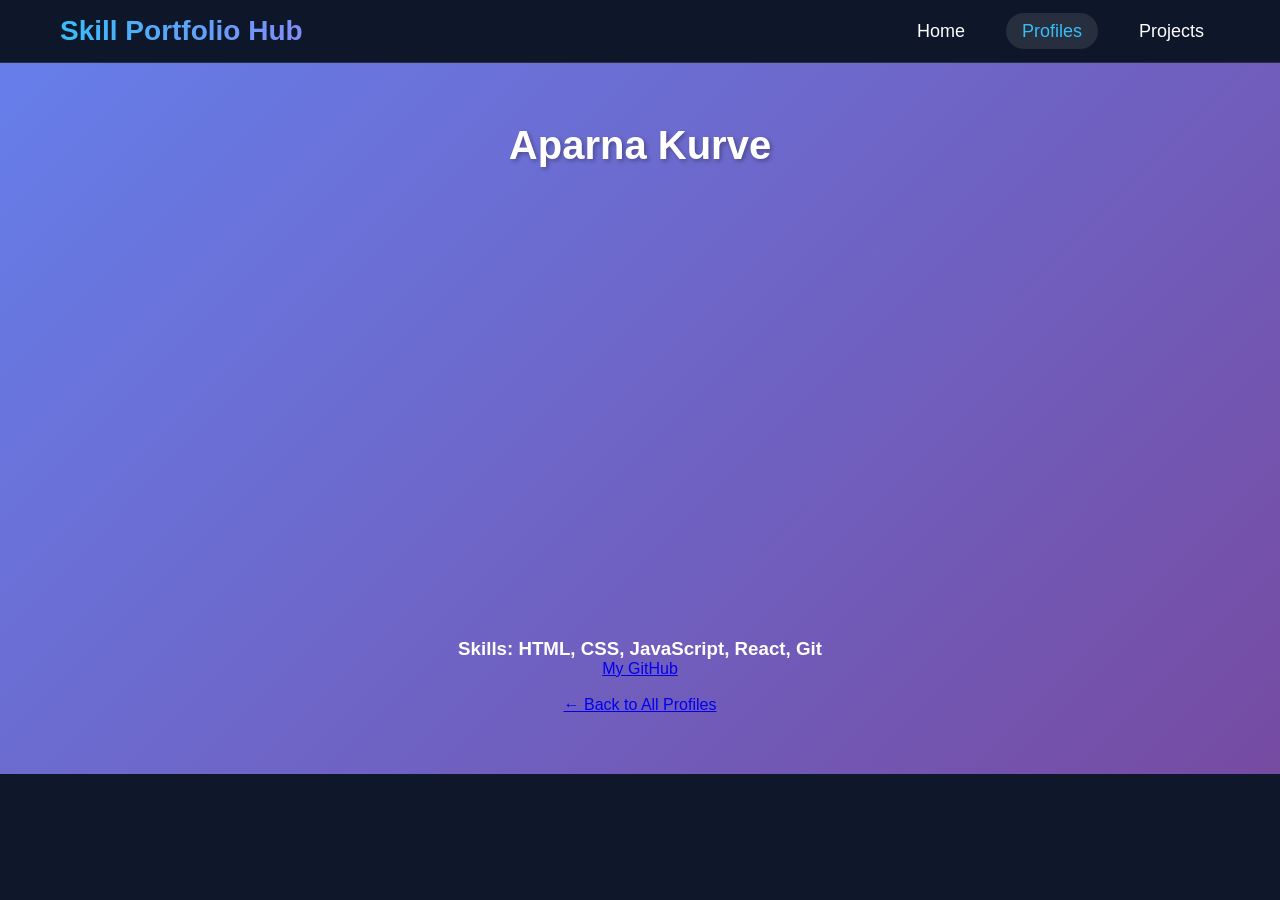
==== aparna.html @ 77b75916 "Move Aparna's profile from index.html to aparna.html" ====
<!DOCTYPE html>
<html lang="en">
<head>
    <meta charset="UTF-8">
    <meta name="viewport" content="width=device-width, initial-scale=1.0">
    <title>Aparna Kurve - Profile</title>
    <link rel="stylesheet" href="style.css">
</head>
<body>
    <nav class="navbar">
        <h1 class="logo">Skill Portfolio Hub</h1>
        <ul class="nav-links">
            <li><a href="index.html">Home</a></li>
            <li><a href="profile.html" class="active">Profiles</a></li>
            <li><a href="projects.html">Projects</a></li>
        </ul>
    </nav>

    <!-- Yaha Paste Kar - Line 65 wala code -->
    <section id="profiles">
        <h2 class="section-title">Aparna Kurve</h2>
        <div class="profiles-wrapper">
            <div class="flip-card">
                <!-- Tera flip card ka poora HTML -->
            </div>
        </div>
        
        <div style="text-align: center; margin-top: 40px;">
            <h3>Skills: HTML, CSS, JavaScript, React, Git</h3>
            <a href="https://github.com/bytebyAparna" target="_blank">My GitHub</a><br><br>
            <a href="profile.html">← Back to All Profiles</a>
        </div>
    </section>

    <script src="script.js"></script>
</body>
</html>
---- style.css ----
/* Reset */
*{
    margin:0;
    padding:0;
    box-sizing:border-box;
    font-family:'Poppins', sans-serif;
}

/* Body */
body{
    background:#0f172a;
    min-height:100vh;
    color:white;
}

/* Navigation */
.navbar{
    background:rgba(15,23,42,0.9);
    backdrop-filter:blur(10px);
    color:white;
    display:flex;
    justify-content:space-between;
    align-items:center;
    padding:15px 60px;
    position:sticky;
    top:0;
    z-index:1000;
    border-bottom:1px solid rgba(255,255,255,0.1);
}

.logo{
    font-size:28px;
    font-weight:700;
    background:linear-gradient(90deg, #38bdf8, #818cf8);
    -webkit-background-clip:text;
    -webkit-text-fill-color:transparent;
    background-clip:text;
}

.nav-links{
    display:flex;
    list-style:none;
}

.nav-links li{
    margin-left:25px;
}

.nav-links a{
    color:white;
    text-decoration:none;
    font-size:18px;
    transition:0.3s;
    padding:8px 16px;
    border-radius:25px;
}

.nav-links a:hover,
.nav-links a.active{
    background:rgba(255,255,255,0.1);
    color:#38bdf8;
}

/* Hero Section */
.hero{
    display:flex;
    justify-content:center;
    align-items:center;
    min-height:90vh;
    padding:20px 60px;
    position:relative;
    overflow:hidden;
}

.hero-content{
    max-width:700px;
    z-index:10;
}

.hero-badge{
    display:inline-block;
    background:rgba(56,189,248,0.1);
    backdrop-filter:blur(10px);
    padding:8px 20px;
    border-radius:30px;
    font-size:14px;
    margin-bottom:20px;
    border:1px solid rgba(56,189,248,0.3);
    color:#38bdf8;
}

.hero h2{
    font-size:52px;
    color:white;
    margin-bottom:20px;
    line-height:1.2;
}

.gradient-text{
    background:linear-gradient(90deg, #38bdf8, #818cf8);
    -webkit-background-clip:text;
    -webkit-text-fill-color:transparent;
    background-clip:text;
}

.hero p{
    font-size:18px;
    line-height:1.7;
    margin-bottom:30px;
    color:rgba(255,255,255,0.9);
}

.hero-buttons{
    display:flex;
    gap:15px;
    margin-bottom:50px;
}

.btn{
    display:inline-block;
    text-decoration:none;
    padding:14px 32px;
    border-radius:30px;
    font-size:16px;
    font-weight:600;
    transition:0.3s;
    cursor:pointer;
}

.btn.primary{
    background:#38bdf8;
    color:#0f172a;
}

.btn.primary:hover{
    transform:translateY(-3px);
    box-shadow:0 10px 30px rgba(56,189,248,0.3);
}

.btn.secondary{
    background:rgba(56,189,248,0.1);
    color:#38bdf8;
    border:2px solid rgba(56,189,248,0.3);
}

.btn.secondary:hover{
    background:rgba(56,189,248,0.2);
    transform:translateY(-3px);
}

/* Stats */
.stats{
    display:flex;
    gap:40px;
    margin-top:40px;
}

.stat-item h3{
    font-size:36px;
    color:#38bdf8;
    margin-bottom:5px;
}

.stat-item p{
    font-size:14px;
    color:rgba(255,255,255,0.8);
    margin:0;
}

/* Hero Visual */
.hero-visual{
    position:absolute;
    right:5%;
    top:50%;
    transform:translateY(-50%);
    width:400px;
    height:400px;
}

.hero-image{
    width:100%;
    height:100%;
    object-fit:cover;
    border-radius:20px;
    box-shadow:0 20px 60px rgba(0,0,0,0.3);
    position:relative;
    z-index:5;
}

.floating-shape{
    position:absolute;
    border-radius:50%;
    opacity:0.6;
    animation:float 6s ease-in-out infinite;
}

.shape-1{
    width:200px;
    height:200px;
    background:linear-gradient(135deg, #38bdf8, #818cf8);
    top:0;
    right:0;
    animation-delay:0s;
}

.shape-2{
    width:150px;
    height:150px;
    background:linear-gradient(135deg, #38bdf8, #0f172a);
    bottom:50px;
    left:50px;
    animation-delay:2s;
}

.shape-3{
    width:100px;
    height:100px;
    background:linear-gradient(135deg, #818cf8, #38bdf8);
    top:100px;
    left:0;
    animation-delay:4s;
}

@keyframes float{
    0%, 100%{
        transform:translateY(0) rotate(0deg);
    }
    50%{
        transform:translateY(-20px) rotate(10deg);
    }
}

/* Features Section */
.features{
    padding:80px 60px;
    background:linear-gradient(145deg, #1e293b, #0f172a);
}

.features-container{
    display:grid;
    grid-template-columns:repeat(auto-fit, minmax(300px, 1fr));
    gap:30px;
    max-width:1200px;
    margin:0 auto;
}

.feature-card{
    background:linear-gradient(145deg, #1e293b, #0f172a);
    padding:40px 30px;
    border-radius:20px;
    text-align:center;
    box-shadow:0 10px 40px rgba(0,0,0,0.3);
    transition:0.3s;
    border:1px solid rgba(56,189,248,0.1);
}

.feature-card:hover{
    transform:translateY(-10px);
    box-shadow:0 20px 50px rgba(56,189,248,0.2);
}

.feature-icon{
    font-size:48px;
    margin-bottom:20px;
}

.feature-card h3{
    font-size:24px;
    color:#38bdf8;
    margin-bottom:15px;
}

.feature-card p{
    color:rgba(255,255,255,0.7);
    line-height:1.6;
    font-size:15px;
}

/* Footer */
footer{
    background:rgba(15,23,42,0.9);
    color:white;
    text-align:center;
    padding:20px;
    backdrop-filter:blur(10px);
    border-top:1px solid rgba(255,255,255,0.1);
}

/* Responsive */
@media(max-width:768px){

    .navbar{
        flex-direction:column;
        padding:15px 30px;
    }

    .nav-links{
        margin-top:15px;
        flex-direction:column;
        align-items:center;
    }

    .nav-links li{
        margin:10px 0;
    }

    .hero{
        flex-direction:column;
        padding:20px 30px;
        text-align:center;
    }

    .hero-content{
        max-width:100%;
    }

    .hero h2{
        font-size:36px;
    }

    .hero p{
        font-size:16px;
    }

    .hero-buttons{
        flex-direction:column;
        align-items:center;
    }

    .stats{
        flex-direction:column;
        gap:20px;
        align-items:center;
    }

    .hero-visual{
        display:none;
    }

    .features{
        padding:60px 30px;
    }
}
/* Unique 3D Flip Card + Glassmorphism by Aparna*/
#profiles {
    padding: 60px 20px;
    background: linear-gradient(135deg, #667eea 0%, #764ba2 100%);
    min-height: 500px;
}

.section-title {
    text-align: center;
    color: white;
    font-size: 2.5rem;
    margin-bottom: 50px;
    text-shadow: 2px 2px 4px rgba(0,0,0,0.3);
}

.profiles-wrapper {
    display: flex;
    flex-wrap: wrap;
    gap: 40px;
    justify-content: center;
    perspective: 1000px;
}

.flip-card {
    background: transparent;
    width: 300px;
    height: 380px;
}

.flip-card-inner {
    position: relative;
    width: 100%;
    height: 100%;
    transition: transform 0.8s;
    transform-style: preserve-3d;
}

.flip-card:hover .flip-card-inner {
    transform: rotateY(180deg);
}

.flip-card-front, .flip-card-back {
    position: absolute;
    width: 100%;
    height: 100%;
    backface-visibility: hidden;
    border-radius: 20px;
    padding: 30px;
    box-shadow: 0 8px 32px rgba(0,0,0,0.3);
    backdrop-filter: blur(10px);
    border: 1px solid rgba(255,255,255,0.2);
}

.flip-card-front {
    background: rgba(255,255,255,0.1);
    color: white;
    text-align: center;
}

.flip-card-back {
    background: rgba(255,255,255,0.95);
    color: #333;
    transform: rotateY(180deg);
}

.profile-img img {
    width: 120px;
    height: 120px;
    border-radius: 50%;
    border: 4px solid rgba(255,255,255,0.5);
    margin-bottom: 20px;
}

.tag {
    background: rgba(255,255,255,0.2);
    padding: 5px 15px;
    border-radius: 20px;
    display: inline-block;
    margin: 10px 0;
}

.hover-text {
    position: absolute;
    bottom: 20px;
    left: 0;
    right: 0;
    font-size: 12px;
    opacity: 0.7;
    animation: bounce 2s infinite;
}

@keyframes bounce {
    0%, 100% { transform: translateY(0); }
    50% { transform: translateY(-5px); }
}

.skill-bar { margin: 20px 0; }
.skill-bar p {
    display: flex;
    justify-content: space-between;
    margin-bottom: 8px;
    font-weight: 600;
    font-size: 14px;
}
.bar {
    height: 8px;
    background: #e0e0e0;
    border-radius: 10px;
    overflow: hidden;
}
.progress {
    height: 100%;
    background: linear-gradient(90deg, #667eea, #764ba2);
    border-radius: 10px;
    animation: fillBar 2s ease-out;
}
@keyframes fillBar {
    from { width: 0; }
}
.social-links { text-align: center; margin-top: 25px; }
.social-links a {
    background: #667eea;
    color: white;
    padding: 8px 20px;
    border-radius: 20px;
    text-decoration: none;
    font-size: 14px;
}
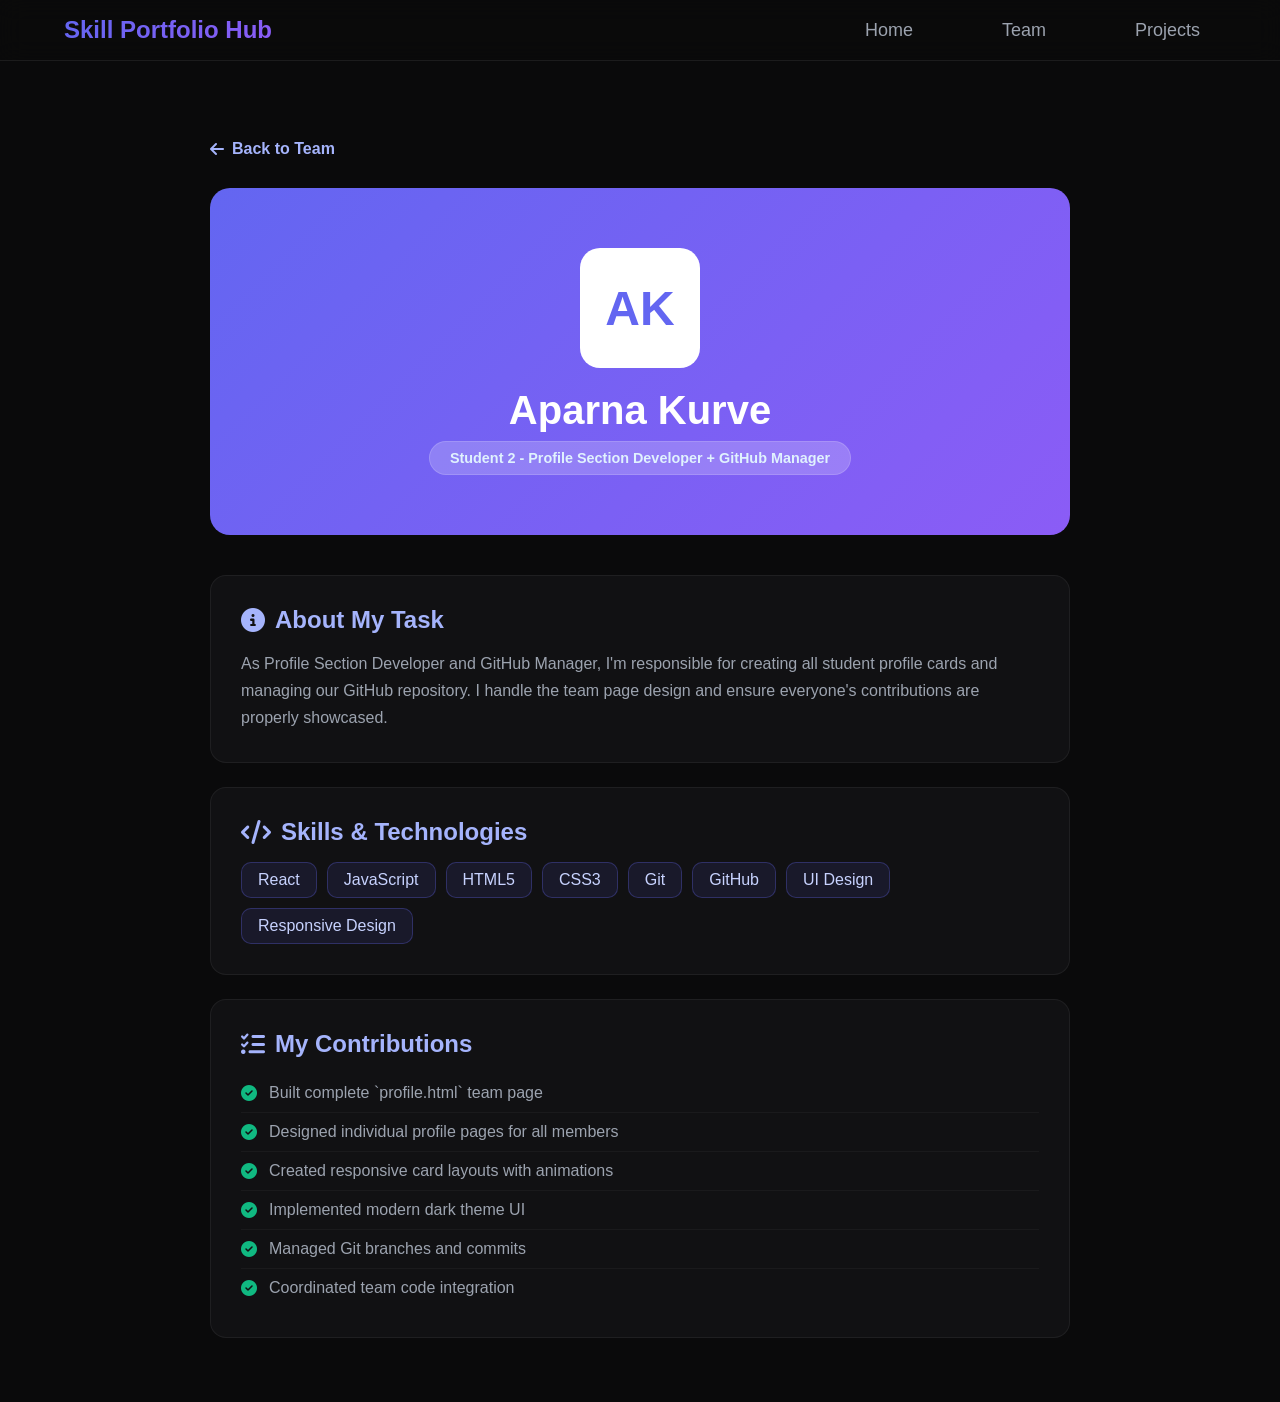
==== commit 4c9e34bd: "complete team section-all 4 profile pages with correct tasks" ====
--- a/aparna.html
+++ b/aparna.html
@@ -3,35 +3,211 @@
 <head>
     <meta charset="UTF-8">
     <meta name="viewport" content="width=device-width, initial-scale=1.0">
-    <title>Aparna Kurve - Profile</title>
+    <title>Aparna Kurve - Profile Developer</title>
     <link rel="stylesheet" href="style.css">
+    <link href="https://fonts.googleapis.com/css2?family=Inter:wght@300;400;600;700;800&display=swap" rel="stylesheet">
+    <link rel="stylesheet" href="https://cdnjs.cloudflare.com/ajax/libs/font-awesome/6.5.1/css/all.min.css">
+    <style>
+        * {
+            margin: 0;
+            padding: 0;
+            box-sizing: border-box;
+        }
+        
+        body {
+            font-family: 'Inter', sans-serif;
+            background: #0A0A0B;
+            color: #fff;
+            min-height: 100vh;
+        }
+
+        /* Navbar */
+        .navbar {
+            background: rgba(10, 10, 11, 0.8);
+            backdrop-filter: blur(12px);
+            border-bottom: 1px solid rgba(255, 255, 255, 0.08);
+            padding: 1rem 5%;
+            position: fixed;
+            width: 100%;
+            top: 0;
+            z-index: 100;
+            display: flex;
+            justify-content: space-between;
+            align-items: center;
+        }
+        .logo {
+            font-size: 1.5rem;
+            font-weight: 700;
+            background: linear-gradient(135deg, #6366F1, #8B5CF6);
+            -webkit-background-clip: text;
+            -webkit-text-fill-color: transparent;
+        }
+        .nav-links {
+            display: flex;
+            gap: 2rem;
+            list-style: none;
+        }
+        .nav-links a {
+            color: #9CA3AF;
+            text-decoration: none;
+            font-weight: 500;
+            transition: color 0.3s;
+        }
+        .nav-links a:hover {
+            color: #fff;
+        }
+
+        .profile-container {
+            max-width: 900px;
+            margin: 0 auto;
+            padding: 140px 20px 40px;
+        }
+        .back-btn {
+            display: inline-flex;
+            align-items: center;
+            gap: 8px;
+            color: #A5B4FC;
+            text-decoration: none;
+            margin-bottom: 30px;
+            font-weight: 600;
+            transition: all 0.3s;
+        }
+        .back-btn:hover {
+            gap: 12px;
+        }
+        .profile-header {
+            background: linear-gradient(135deg, #6366F1, #8B5CF6);
+            padding: 60px 40px;
+            border-radius: 20px;
+            text-align: center;
+            margin-bottom: 40px;
+        }
+        .avatar-big {
+            width: 120px;
+            height: 120px;
+            border-radius: 20px;
+            background: white;
+            color: #6366F1;
+            display: flex;
+            align-items: center;
+            justify-content: center;
+            font-size: 3rem;
+            font-weight: 800;
+            margin: 0 auto 20px;
+        }
+        .profile-header h1 {
+            font-size: 2.5rem;
+            margin-bottom: 8px;
+        }
+        .role-badge {
+            background: rgba(255,255,255,0.2);
+            padding: 8px 20px;
+            border-radius: 50px;
+            display: inline-block;
+            font-weight: 600;
+        }
+        .section {
+            background: #111113;
+            border: 1px solid rgba(255,255,255,0.06);
+            border-radius: 16px;
+            padding: 30px;
+            margin-bottom: 24px;
+        }
+        .section h2 {
+            font-size: 1.5rem;
+            margin-bottom: 16px;
+            color: #A5B4FC;
+            display: flex;
+            align-items: center;
+            gap: 10px;
+        }
+        .section p {
+            color: #9CA3AF;
+            line-height: 1.7;
+        }
+        .skills {
+            display: flex;
+            flex-wrap: wrap;
+            gap: 10px;
+        }
+        .skill {
+            background: rgba(99, 102, 241, 0.1);
+            border: 1px solid rgba(99, 102, 241, 0.3);
+            color: #C7D2FE;
+            padding: 8px 16px;
+            border-radius: 10px;
+            font-weight: 500;
+        }
+        .contribution-list {
+            list-style: none;
+            color: #9CA3AF;
+        }
+        .contribution-list li {
+            padding: 10px 0;
+            border-bottom: 1px solid rgba(255,255,255,0.04);
+            display: flex;
+            align-items: center;
+            gap: 12px;
+        }
+        .contribution-list li:last-child {
+            border-bottom: none;
+        }
+        .contribution-list i {
+            color: #10B981;
+        }
+    </style>
 </head>
 <body>
     <nav class="navbar">
         <h1 class="logo">Skill Portfolio Hub</h1>
         <ul class="nav-links">
             <li><a href="index.html">Home</a></li>
-            <li><a href="profile.html" class="active">Profiles</a></li>
+            <li><a href="profile.html">Team</a></li>
             <li><a href="projects.html">Projects</a></li>
         </ul>
     </nav>
 
-    <!-- Yaha Paste Kar - Line 65 wala code -->
-    <section id="profiles">
-        <h2 class="section-title">Aparna Kurve</h2>
-        <div class="profiles-wrapper">
-            <div class="flip-card">
-                <!-- Tera flip card ka poora HTML -->
+    <div class="profile-container">
+        <a href="profile.html" class="back-btn">
+            <i class="fas fa-arrow-left"></i> Back to Team
+        </a>
+        
+        <div class="profile-header">
+            <div class="avatar-big">AK</div>
+            <h1>Aparna Kurve</h1>
+            <div class="role-badge">Student 2 - Profile Section Developer + GitHub Manager</div>
+        </div>
+
+        <div class="section">
+            <h2><i class="fas fa-info-circle"></i> About My Task</h2>
+            <p>As Profile Section Developer and GitHub Manager, I'm responsible for creating all student profile cards and managing our GitHub repository. I handle the team page design and ensure everyone's contributions are properly showcased.</p>
+        </div>
+
+        <div class="section">
+            <h2><i class="fas fa-code"></i> Skills & Technologies</h2>
+            <div class="skills">
+                <span class="skill">React</span>
+                <span class="skill">JavaScript</span>
+                <span class="skill">HTML5</span>
+                <span class="skill">CSS3</span>
+                <span class="skill">Git</span>
+                <span class="skill">GitHub</span>
+                <span class="skill">UI Design</span>
+                <span class="skill">Responsive Design</span>
             </div>
         </div>
-        
-        <div style="text-align: center; margin-top: 40px;">
-            <h3>Skills: HTML, CSS, JavaScript, React, Git</h3>
-            <a href="https://github.com/bytebyAparna" target="_blank">My GitHub</a><br><br>
-            <a href="profile.html">← Back to All Profiles</a>
-        </div>
-    </section>
-
-    <script src="script.js"></script>
+
+        <div class="section">
+            <h2><i class="fas fa-tasks"></i> My Contributions</h2>
+            <ul class="contribution-list">
+                <li><i class="fas fa-check-circle"></i> Built complete `profile.html` team page</li>
+                <li><i class="fas fa-check-circle"></i> Designed individual profile pages for all members</li>
+                <li><i class="fas fa-check-circle"></i> Created responsive card layouts with animations</li>
+                <li><i class="fas fa-check-circle"></i> Implemented modern dark theme UI</li>
+                <li><i class="fas fa-check-circle"></i> Managed Git branches and commits</li>
+                <li><i class="fas fa-check-circle"></i> Coordinated team code integration</li>
+            </ul>
+        </div>
+    </div>
 </body>
 </html>
--- a/style.css
+++ b/style.css
@@ -468,4 +468,166 @@
     border-radius: 20px;
     text-decoration: none;
     font-size: 14px;
-}+}
+
+.profile-details {
+    margin-top: 40px;
+    display: flex;
+    justify-content: center;
+}
+
+.profile-card {
+    max-width: 720px;
+    background: rgba(255,255,255,0.12);
+    border: 1px solid rgba(255,255,255,0.16);
+    border-radius: 24px;
+    padding: 30px;
+    box-shadow: 0 20px 60px rgba(0,0,0,0.2);
+    backdrop-filter: blur(12px);
+}
+
+.profile-card h3 {
+    font-size: 28px;
+    color: #ffffff;
+    margin-bottom: 18px;
+}
+
+.profile-card p {
+    color: rgba(255,255,255,0.9);
+    line-height: 1.8;
+    margin-bottom: 20px;
+}
+
+.profile-card ul {
+    list-style: disc inside;
+    margin-bottom: 24px;
+    color: rgba(255,255,255,0.85);
+}
+
+.profile-card li {
+    margin-bottom: 10px;
+}
+
+.profile-actions {
+    display: flex;
+    flex-wrap: wrap;
+    gap: 16px;
+}
+
+@media(max-width:768px) {
+    .profiles-wrapper, .profile-details {
+        flex-direction: column;
+        align-items: center;
+    }
+
+    .profile-card {
+        width: 100%;
+    }
+}
+
+/* Profile page styling */
+.profile-header {
+    text-align: center;
+    margin-bottom: 40px;
+}
+
+.profile-header .section-subtitle {
+    color: rgba(255,255,255,0.8);
+    font-size: 1rem;
+    max-width: 720px;
+    margin: 0 auto;
+    line-height: 1.8;
+}
+
+.profiles-grid {
+    display: grid;
+    grid-template-columns: repeat(2, minmax(280px, 1fr));
+    gap: 30px;
+    max-width: 1200px;
+    margin: 0 auto;
+    padding: 0 20px 60px;
+}
+
+.profile-card {
+    padding: 32px;
+    border-radius: 28px;
+    background: rgba(255,255,255,0.08);
+    border: 1px solid rgba(255,255,255,0.12);
+    box-shadow: 0 24px 70px rgba(0,0,0,0.18);
+    backdrop-filter: blur(14px);
+    transition: transform 0.3s ease, box-shadow 0.3s ease;
+}
+
+.profile-card:hover {
+    transform: translateY(-8px);
+    box-shadow: 0 30px 80px rgba(0,0,0,0.25);
+}
+
+.profile-card h3 {
+    font-size: 2rem;
+    margin-top: 18px;
+    margin-bottom: 18px;
+    color: #ffffff;
+}
+
+.profile-card p {
+    color: rgba(255,255,255,0.85);
+    line-height: 1.8;
+    margin-bottom: 24px;
+}
+
+.card-top {
+    display: flex;
+    flex-wrap: wrap;
+    gap: 12px;
+    margin-bottom: 18px;
+}
+
+.role-badge {
+    display: inline-flex;
+    align-items: center;
+    justify-content: center;
+    padding: 8px 16px;
+    border-radius: 999px;
+    background: rgba(255,255,255,0.12);
+    color: #e0f2fe;
+    font-size: 0.9rem;
+    font-weight: 600;
+    border: 1px solid rgba(255,255,255,0.15);
+}
+
+.role-badge.secondary {
+    background: rgba(99,102,241,0.18);
+    color: #e0e7ff;
+}
+
+.skill-tags {
+    display: flex;
+    flex-wrap: wrap;
+    gap: 12px;
+    margin-bottom: 28px;
+}
+
+.skill-tags span {
+    padding: 10px 16px;
+    border-radius: 999px;
+    background: rgba(255,255,255,0.1);
+    border: 1px solid rgba(255,255,255,0.12);
+    color: #ffffff;
+    font-size: 0.95rem;
+}
+
+.card-aparna {
+    background: linear-gradient(180deg, rgba(59,130,246,0.18), rgba(15,23,42,0.92));
+}
+
+.card-shweta {
+    background: linear-gradient(180deg, rgba(168,85,247,0.16), rgba(15,23,42,0.92));
+}
+
+@media(max-width:1024px) {
+    .profiles-grid {
+        grid-template-columns: 1fr;
+    }
+}
+
